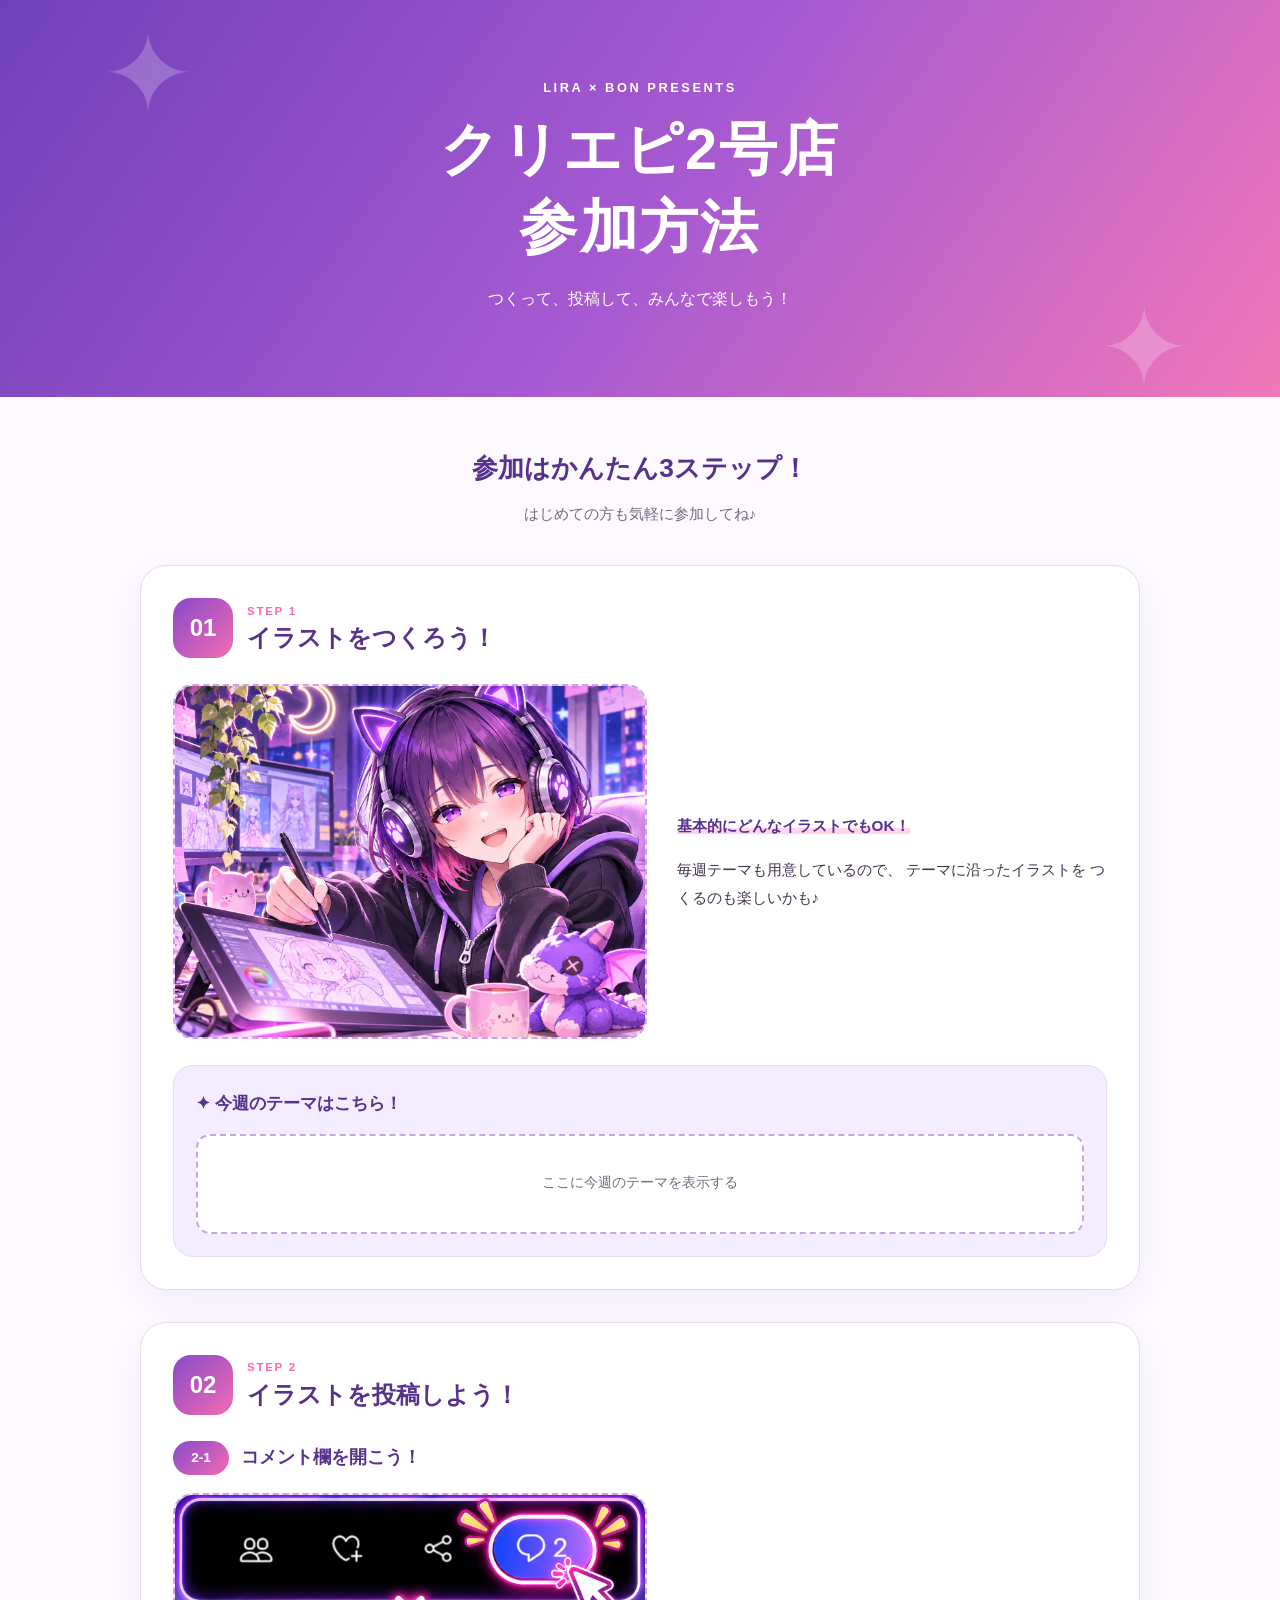
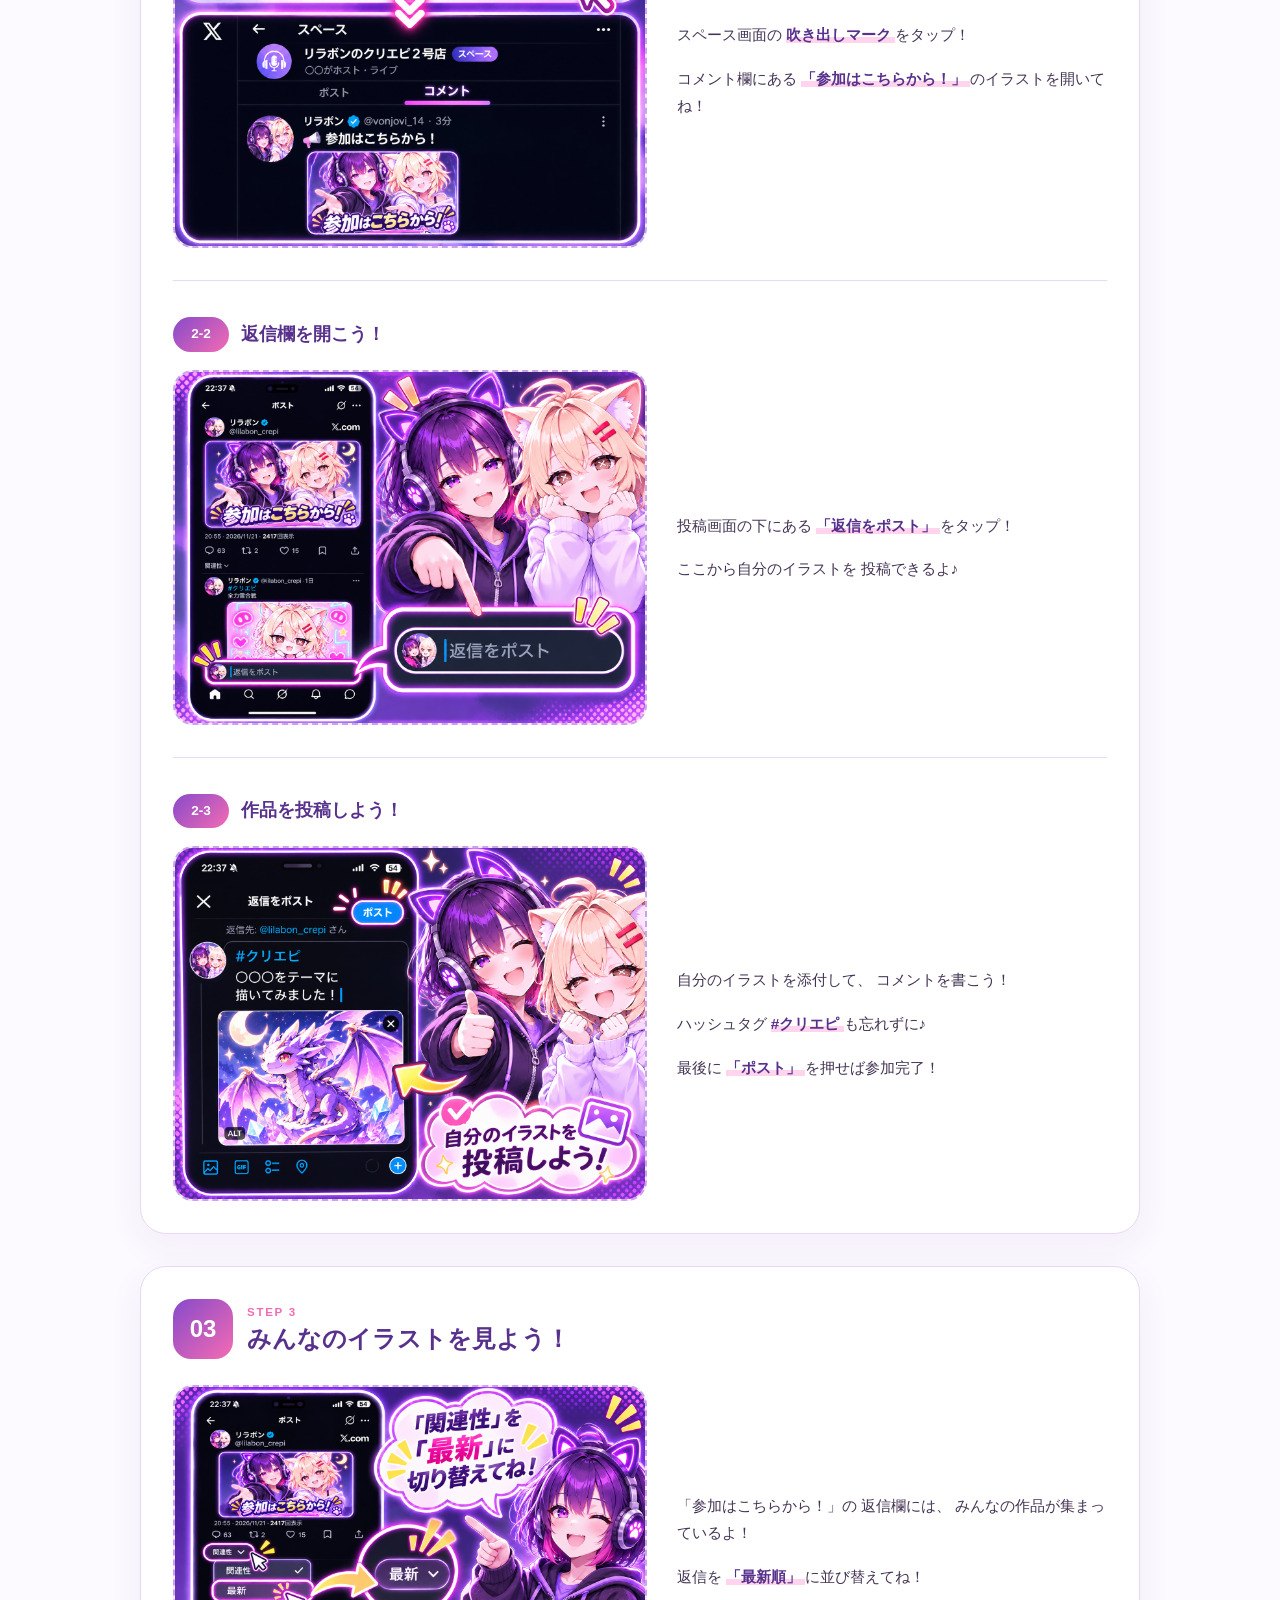
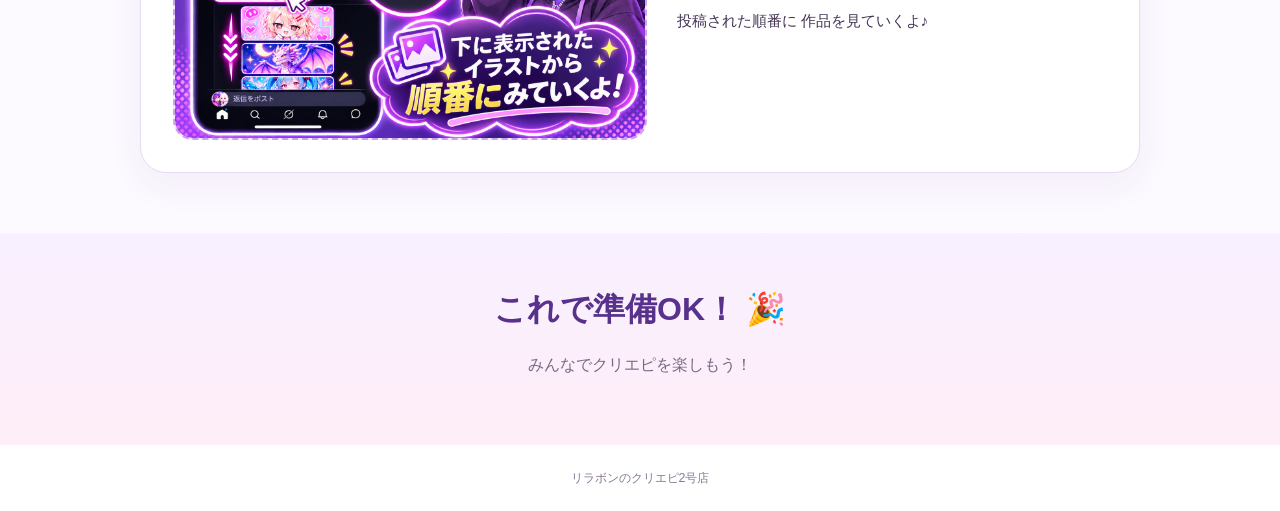
==== creapi/index.html @ dd78fb7d "Add files via upload" ====
<!DOCTYPE html>
<html lang="ja">
<head>
<meta charset="UTF-8">
<meta name="viewport" content="width=device-width, initial-scale=1">
<meta name="theme-color" content="#874acb">
<meta name="description"
 content="リラボンのクリエピ2号店。参加方法をかんたん3ステップで紹介！">

<title>クリエピ2号店 | 参加方法</title>

<style>
:root {
  --purple: #874acb;
  --purple-dark: #57318c;
  --pink: #f46bb2;
  --lavender: #f4edff;
  --white: #ffffff;
  --text: #443454;
  --muted: #766a81;
  --border: #e8d9f4;
}

* {
  box-sizing: border-box;
}

html {
  scroll-behavior: smooth;
}

body {
  margin: 0;
  color: var(--text);
  background: #fcf9ff;
  font-family:
    "Hiragino Kaku Gothic ProN",
    "Yu Gothic",
    Meiryo,
    sans-serif;
  line-height: 1.8;
}

/* HERO */

.hero {
  position: relative;
  overflow: hidden;
  padding: 76px 20px 84px;
  text-align: center;
  color: white;
  background: linear-gradient(
    125deg,
    #7041b8 0%,
    #a75ad2 52%,
    #f178b8 100%
  );
}

.hero::before,
.hero::after {
  content: "✦";
  position: absolute;
  color: rgba(255,255,255,.22);
  font-size: 110px;
  pointer-events: none;
}

.hero::before {
  top: -25px;
  left: 8%;
}

.hero::after {
  right: 7%;
  bottom: -50px;
}

.eyebrow {
  margin: 0 0 12px;
  font-size: .8rem;
  font-weight: 800;
  letter-spacing: .2em;
}

h1 {
  margin: 0;
  font-size: clamp(2rem, 5vw, 3.6rem);
  line-height: 1.35;
  letter-spacing: .04em;
}

.hero-subtitle {
  margin: 18px 0 0;
  font-size: 1rem;
}

/* LAYOUT */

.container {
  width: min(100% - 36px, 1000px);
  margin: 0 auto;
}

.intro {
  text-align: center;
  margin: 48px auto 38px;
}

.intro h2 {
  color: var(--purple-dark);
  font-size: clamp(1.25rem, 3vw, 1.65rem);
  margin: 0 0 8px;
}

.intro p {
  margin: 0;
  color: var(--muted);
  font-size: .92rem;
}

.steps {
  display: grid;
  gap: 32px;
  padding-bottom: 60px;
}

/* STEP CARD */

.step {
  background: var(--white);
  border: 1px solid var(--border);
  border-radius: 26px;
  padding: 32px;
  box-shadow:
    0 12px 36px rgba(95,48,140,.06);
}

.step-heading {
  display: flex;
  align-items: center;
  gap: 14px;
  margin-bottom: 26px;
}

.step-number {
  flex: none;
  display: grid;
  place-items: center;
  width: 60px;
  height: 60px;
  border-radius: 18px;
  background: linear-gradient(
    135deg,
    var(--purple),
    var(--pink)
  );
  color: white;
  font-weight: 900;
  font-size: 1.5rem;
  line-height: 1;
}

.step-heading small {
  display: block;
  color: var(--pink);
  font-size: .72rem;
  font-weight: 900;
  letter-spacing: .15em;
}

.step-heading h2 {
  margin: 0;
  font-size: clamp(1.15rem, 2.5vw, 1.5rem);
  line-height: 1.45;
  color: var(--purple-dark);
}

/* IMAGE AND TEXT */

.step-content {
  display: grid;
  grid-template-columns: 1.1fr 1fr;
  gap: 30px;
  align-items: center;
}

.illustration {
  position: relative;
  display: grid;
  place-items: center;
  width: 100%;
  aspect-ratio: 4 / 3;
  overflow: hidden;
  border: 2px dashed #c7a5e9;
  border-radius: 20px;
  background: linear-gradient(
    135deg,
    #f4eaff,
    #ffe7f5
  );
  color: var(--purple);
  text-align: center;
}

.illustration img {
  display: block;
  width: 100%;
  height: 100%;
  object-fit: contain;
}

.image-placeholder {
  padding: 20px;
  font-weight: 800;
  font-size: 1rem;
}

.explanation {
  font-size: .96rem;
}

.explanation p {
  margin: 0 0 16px;
}

.explanation p:last-child {
  margin-bottom: 0;
}

.highlight {
  color: var(--purple-dark);
  font-weight: 900;
  background: linear-gradient(
    transparent 65%,
    #ffd4ec 65%
  );
}

/* WEEKLY THEME */

.theme {
  margin-top: 26px;
  padding: 22px;
  border-radius: 20px;
  background: var(--lavender);
  border: 1px solid var(--border);
}

.theme h3 {
  margin: 0 0 14px;
  color: var(--purple-dark);
  font-size: 1.08rem;
}

.theme-placeholder {
  display: grid;
  place-items: center;
  min-height: 100px;
  border: 2px dashed #c7a5e9;
  border-radius: 14px;
  background: white;
  text-align: center;
  padding: 16px;
  color: var(--muted);
  font-size: .85rem;
}

.theme-placeholder img {
  display: block;
  max-width: 100%;
  height: auto;
}

/* STEP 2 SUBSTEPS */

.step2-list {
  display: grid;
  gap: 36px;
}

.step2-item {
  padding-bottom: 32px;
  border-bottom: 1px solid var(--border);
}

.step2-item:last-child {
  padding-bottom: 0;
  border-bottom: none;
}

.step2-subheading {
  display: flex;
  align-items: center;
  gap: 12px;
  margin-bottom: 18px;
}

.step2-label {
  display: inline-flex;
  align-items: center;
  justify-content: center;
  min-width: 56px;
  padding: 5px 12px;
  border-radius: 999px;
  color: white;
  background: linear-gradient(
    135deg,
    var(--purple),
    var(--pink)
  );
  font-size: .85rem;
  font-weight: 900;
}

.step2-subheading h3 {
  margin: 0;
  color: var(--purple-dark);
  font-size: 1.1rem;
}

/* FINISH */

.finish {
  text-align: center;
  padding: 48px 20px 65px;
  background: linear-gradient(
    180deg,
    #f8f0ff,
    #ffeef8
  );
}

.finish h2 {
  margin: 0 0 12px;
  color: var(--purple-dark);
  font-size: clamp(1.5rem, 4vw, 2rem);
}

.finish p {
  margin: 0;
  color: var(--muted);
}

footer {
  padding: 22px;
  text-align: center;
  color: #897996;
  font-size: .78rem;
  background: white;
}

/* RESPONSIVE */

@media (max-width: 700px) {

  .hero {
    padding: 56px 18px 62px;
  }

  .container {
    width: min(100% - 28px, 1000px);
  }

  .intro {
    margin: 36px auto 28px;
  }

  .steps {
    gap: 22px;
    padding-bottom: 42px;
  }

  .step {
    padding: 20px;
    border-radius: 22px;
  }

  .step-heading {
    gap: 12px;
    margin-bottom: 18px;
  }

  .step-number {
    width: 52px;
    height: 52px;
    border-radius: 15px;
    font-size: 1.25rem;
  }

  .step-content {
    grid-template-columns: 1fr;
    gap: 20px;
  }

  .explanation {
    font-size: .92rem;
  }

  .theme {
    padding: 18px;
    margin-top: 22px;
  }

  .step2-list {
    gap: 28px;
  }

  .step2-item {
    padding-bottom: 26px;
  }

  .step2-subheading h3 {
    font-size: 1rem;
  }
}

@media (prefers-reduced-motion: reduce) {
  html {
    scroll-behavior: auto;
  }
}
</style>
</head>

<body>

<!-- HERO -->

<header class="hero">
  <p class="eyebrow">LIRA × BON PRESENTS</p>

  <h1>
    クリエピ2号店<br>
    参加方法
  </h1>

  <p class="hero-subtitle">
    つくって、投稿して、みんなで楽しもう！
  </p>
</header>

<main class="container">

  <div class="intro">
    <h2>参加はかんたん3ステップ！</h2>
    <p>はじめての方も気軽に参加してね♪</p>
  </div>

  <div class="steps">

    <!-- =====================
         STEP 1
    ====================== -->

    <section class="step" id="step1">

      <div class="step-heading">
        <div class="step-number">01</div>
        <div>
          <small>STEP 1</small>
          <h2>イラストをつくろう！</h2>
        </div>
      </div>

      <div class="step-content">

        <div class="illustration">
          <img
            src="images/step1.png"
            alt="イラストをつくろう！"
            onerror="this.style.display='none';this.nextElementSibling.style.display='block';">
          <span class="image-placeholder" style="display:none;">
            🎨<br>
            ここにイラストを貼る<br>
            STEP 1
          </span>
        </div>

        <div class="explanation">
          <p>
            <span class="highlight">
              基本的にどんなイラストでもOK！
            </span>
          </p>
          <p>
            毎週テーマも用意しているので、
            テーマに沿ったイラストを
            つくるのも楽しいかも♪
          </p>
        </div>

      </div>

      <div class="theme">
        <h3>✦ 今週のテーマはこちら！</h3>

        <div class="theme-placeholder">
          ここに今週のテーマを表示する
        </div>
      </div>

    </section>

    <!-- =====================
         STEP 2
    ====================== -->

    <section class="step" id="step2">

      <div class="step-heading">
        <div class="step-number">02</div>
        <div>
          <small>STEP 2</small>
          <h2>イラストを投稿しよう！</h2>
        </div>
      </div>

      <div class="step2-list">

        <!-- STEP 2-1 -->

        <div class="step2-item">

          <div class="step2-subheading">
            <span class="step2-label">2-1</span>
            <h3>コメント欄を開こう！</h3>
          </div>

          <div class="step-content">

            <div class="illustration">
              <img
                src="images/step2-1.png"
                alt="Xスペースのコメント欄を開く"
                onerror="this.style.display='none';this.nextElementSibling.style.display='block';">
              <span class="image-placeholder" style="display:none;">
                💬<br>
                ここにイラストを貼る<br>
                STEP 2-1
              </span>
            </div>

            <div class="explanation">
              <p>
                スペース画面の
                <span class="highlight">
                  吹き出しマーク
                </span>
                をタップ！
              </p>

              <p>
                コメント欄にある
                <span class="highlight">
                  「参加はこちらから！」
                </span>
                のイラストを開いてね！
              </p>
            </div>

          </div>
        </div>

        <!-- STEP 2-2 -->

        <div class="step2-item">

          <div class="step2-subheading">
            <span class="step2-label">2-2</span>
            <h3>返信欄を開こう！</h3>
          </div>

          <div class="step-content">

            <div class="illustration">
              <img
                src="images/step2-2.png"
                alt="返信をポストの入力欄を開く"
                onerror="this.style.display='none';this.nextElementSibling.style.display='block';">
              <span class="image-placeholder" style="display:none;">
                💌<br>
                ここにイラストを貼る<br>
                STEP 2-2
              </span>
            </div>

            <div class="explanation">
              <p>
                投稿画面の下にある
                <span class="highlight">
                  「返信をポスト」
                </span>
                をタップ！
              </p>

              <p>
                ここから自分のイラストを
                投稿できるよ♪
              </p>
            </div>

          </div>
        </div>

        <!-- STEP 2-3 -->

        <div class="step2-item">

          <div class="step2-subheading">
            <span class="step2-label">2-3</span>
            <h3>作品を投稿しよう！</h3>
          </div>

          <div class="step-content">

            <div class="illustration">
              <img
                src="images/step2-3.png"
                alt="イラストとハッシュタグを付けて投稿する"
                onerror="this.style.display='none';this.nextElementSibling.style.display='block';">
              <span class="image-placeholder" style="display:none;">
                🖼️<br>
                ここにイラストを貼る<br>
                STEP 2-3
              </span>
            </div>

            <div class="explanation">
              <p>
                自分のイラストを添付して、
                コメントを書こう！
              </p>

              <p>
                ハッシュタグ
                <span class="highlight">
                  #クリエピ
                </span>
                も忘れずに♪
              </p>

              <p>
                最後に
                <span class="highlight">
                  「ポスト」
                </span>
                を押せば参加完了！
              </p>
            </div>

          </div>
        </div>

      </div>
    </section>

    <!-- =====================
         STEP 3
    ====================== -->

    <section class="step" id="step3">

      <div class="step-heading">
        <div class="step-number">03</div>
        <div>
          <small>STEP 3</small>
          <h2>みんなのイラストを見よう！</h2>
        </div>
      </div>

      <div class="step-content">

        <div class="illustration">
          <img
            src="images/step3.png"
            alt="返信を最新順に並び替える"
            onerror="this.style.display='none';this.nextElementSibling.style.display='block';">
          <span class="image-placeholder" style="display:none;">
            ✨<br>
            ここにイラストを貼る<br>
            STEP 3
          </span>
        </div>

        <div class="explanation">
          <p>
            「参加はこちらから！」の
            返信欄には、
            みんなの作品が集まっているよ！
          </p>

          <p>
            返信を
            <span class="highlight">
              「最新順」
            </span>
            に並び替えてね！
          </p>

          <p>
            投稿された順番に
            作品を見ていくよ♪
          </p>
        </div>

      </div>
    </section>

  </div>
</main>

<!-- FINISH -->

<section class="finish">
  <h2>これで準備OK！ 🎉</h2>
  <p>みんなでクリエピを楽しもう！</p>
</section>

<footer>
  リラボンのクリエピ2号店
</footer>

</body>
</html>
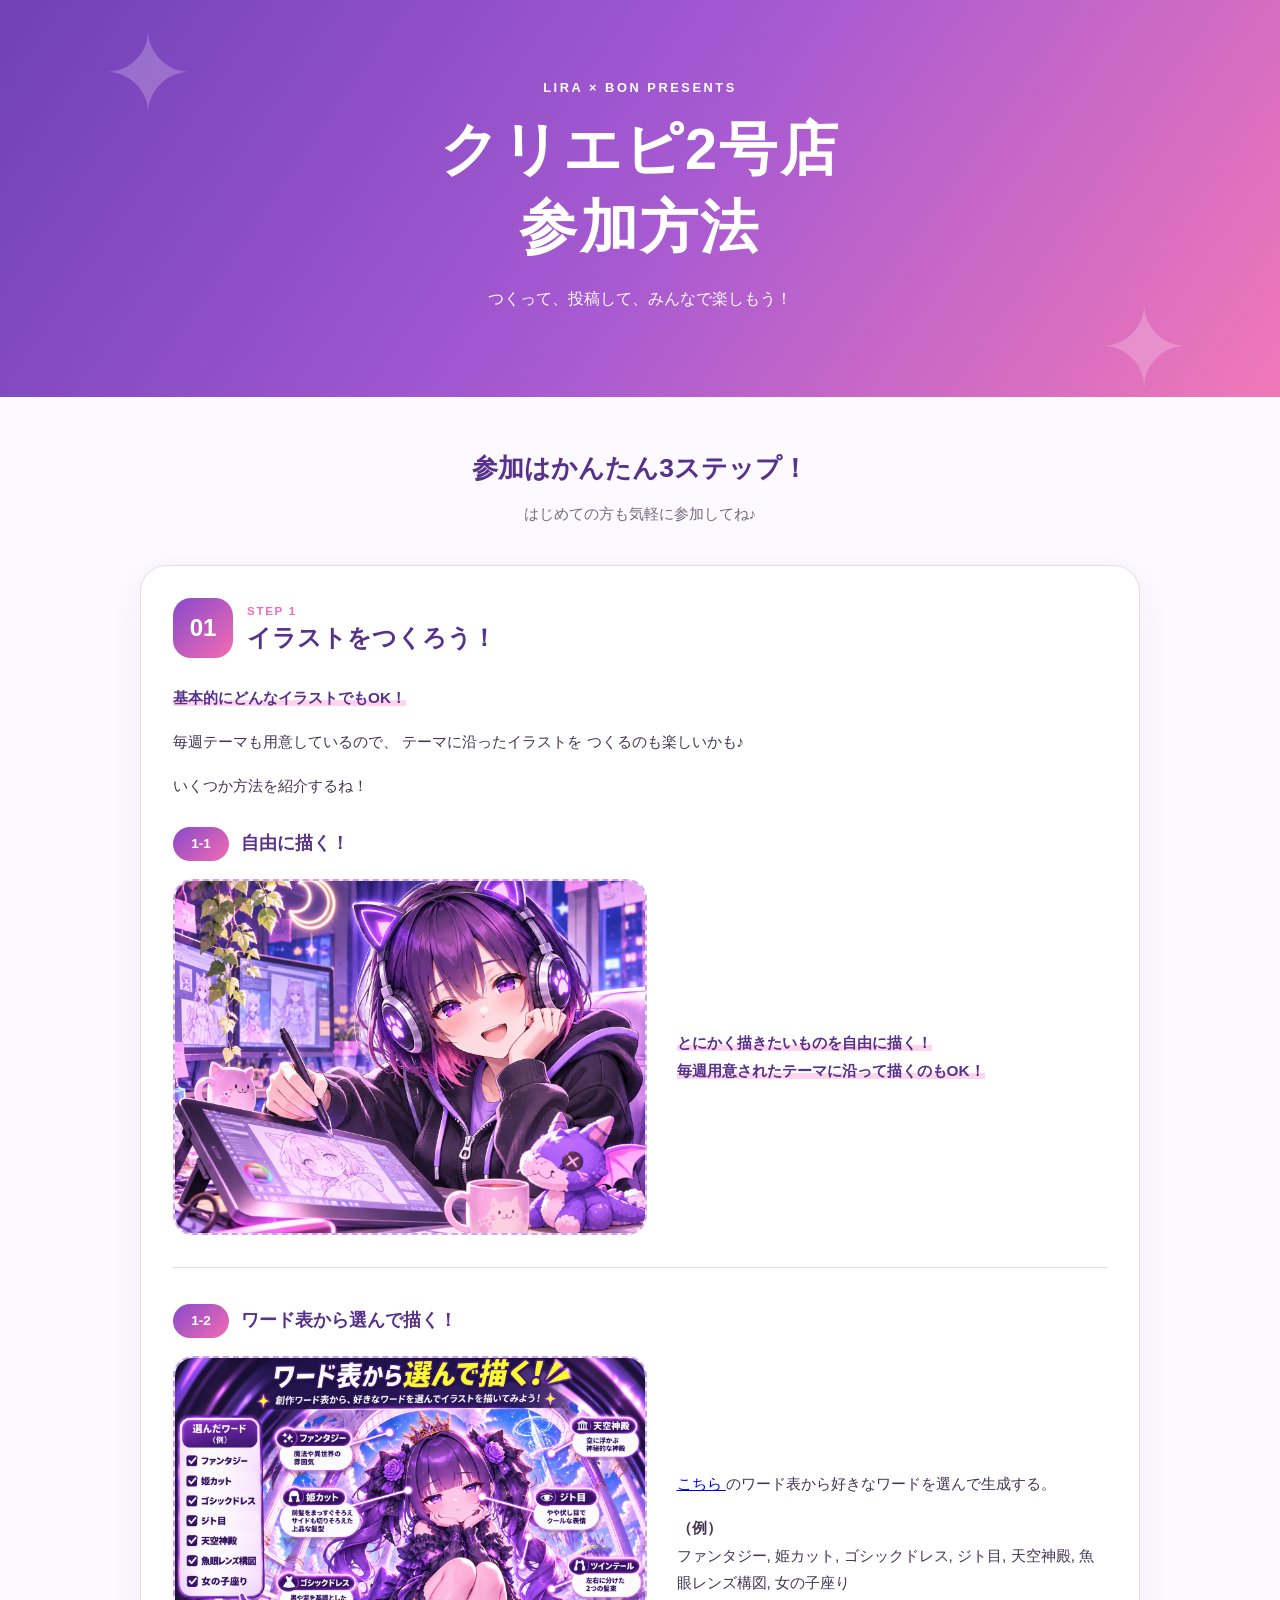
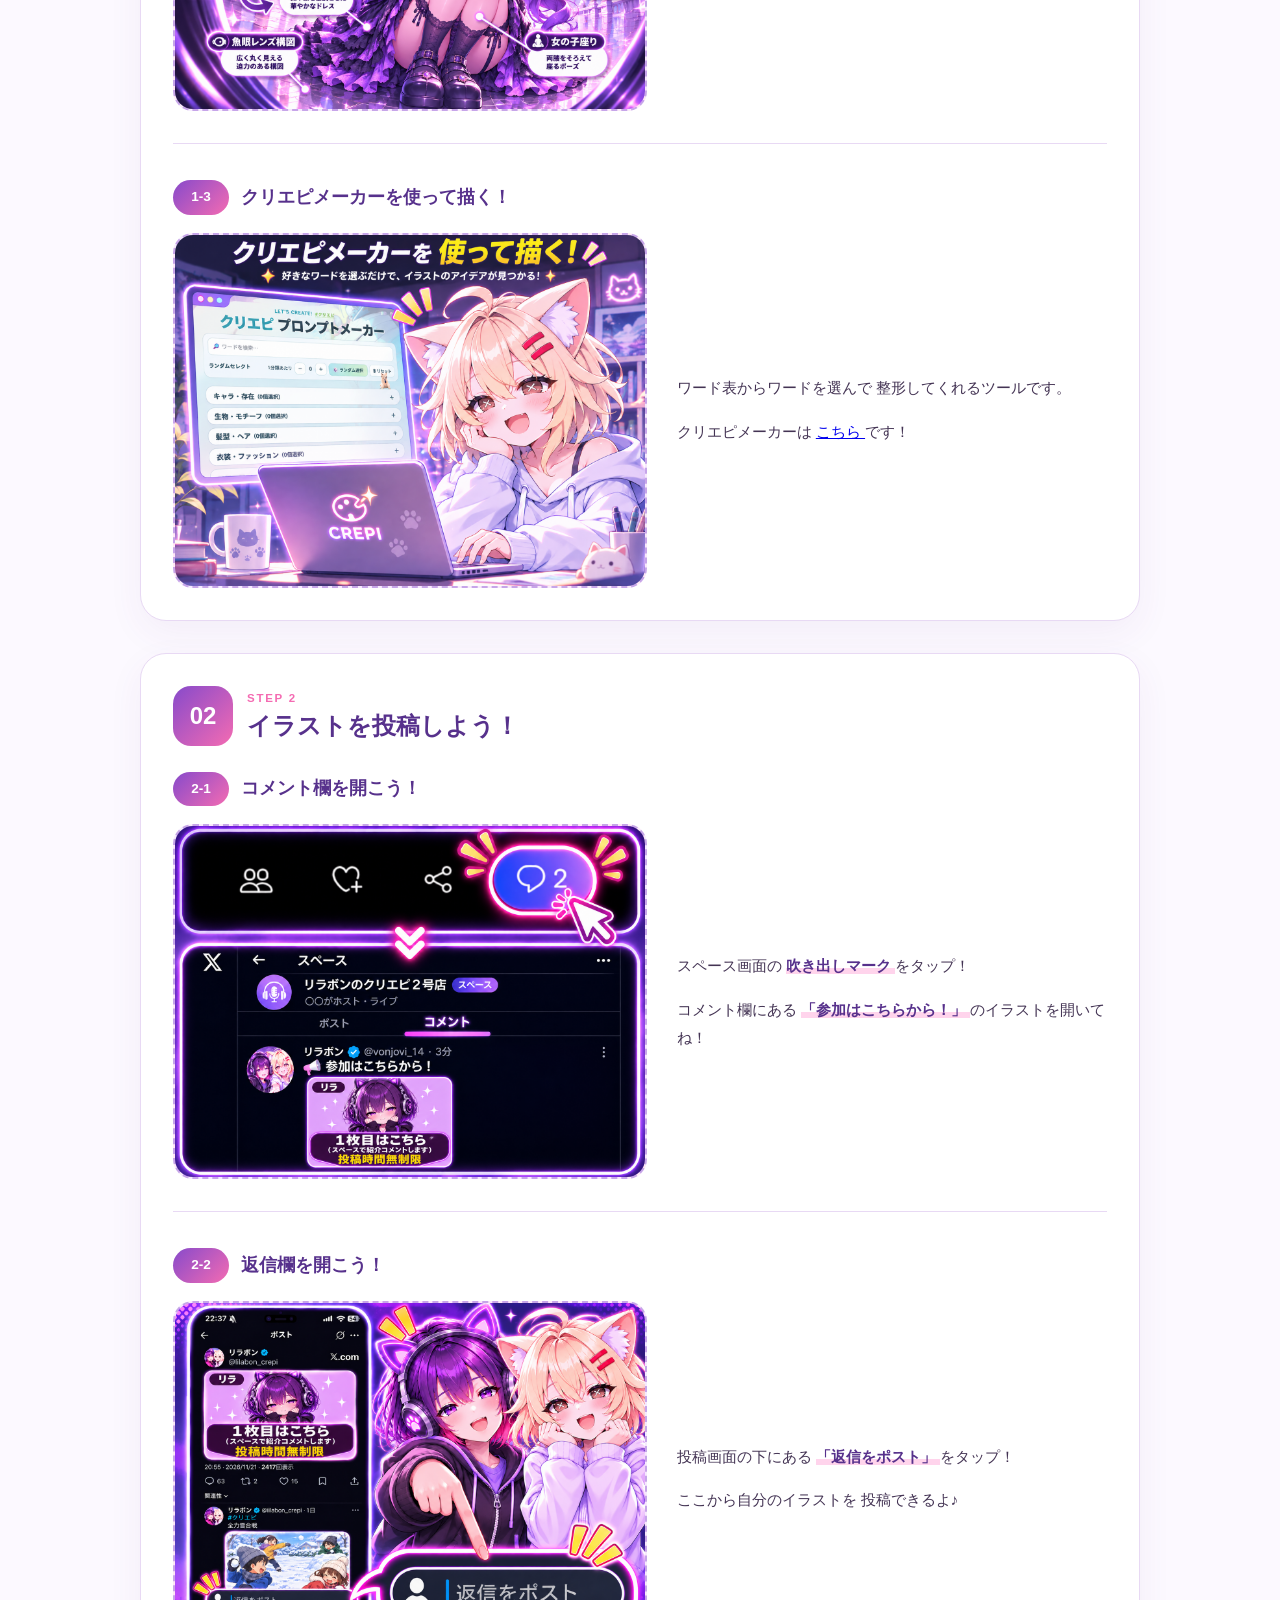
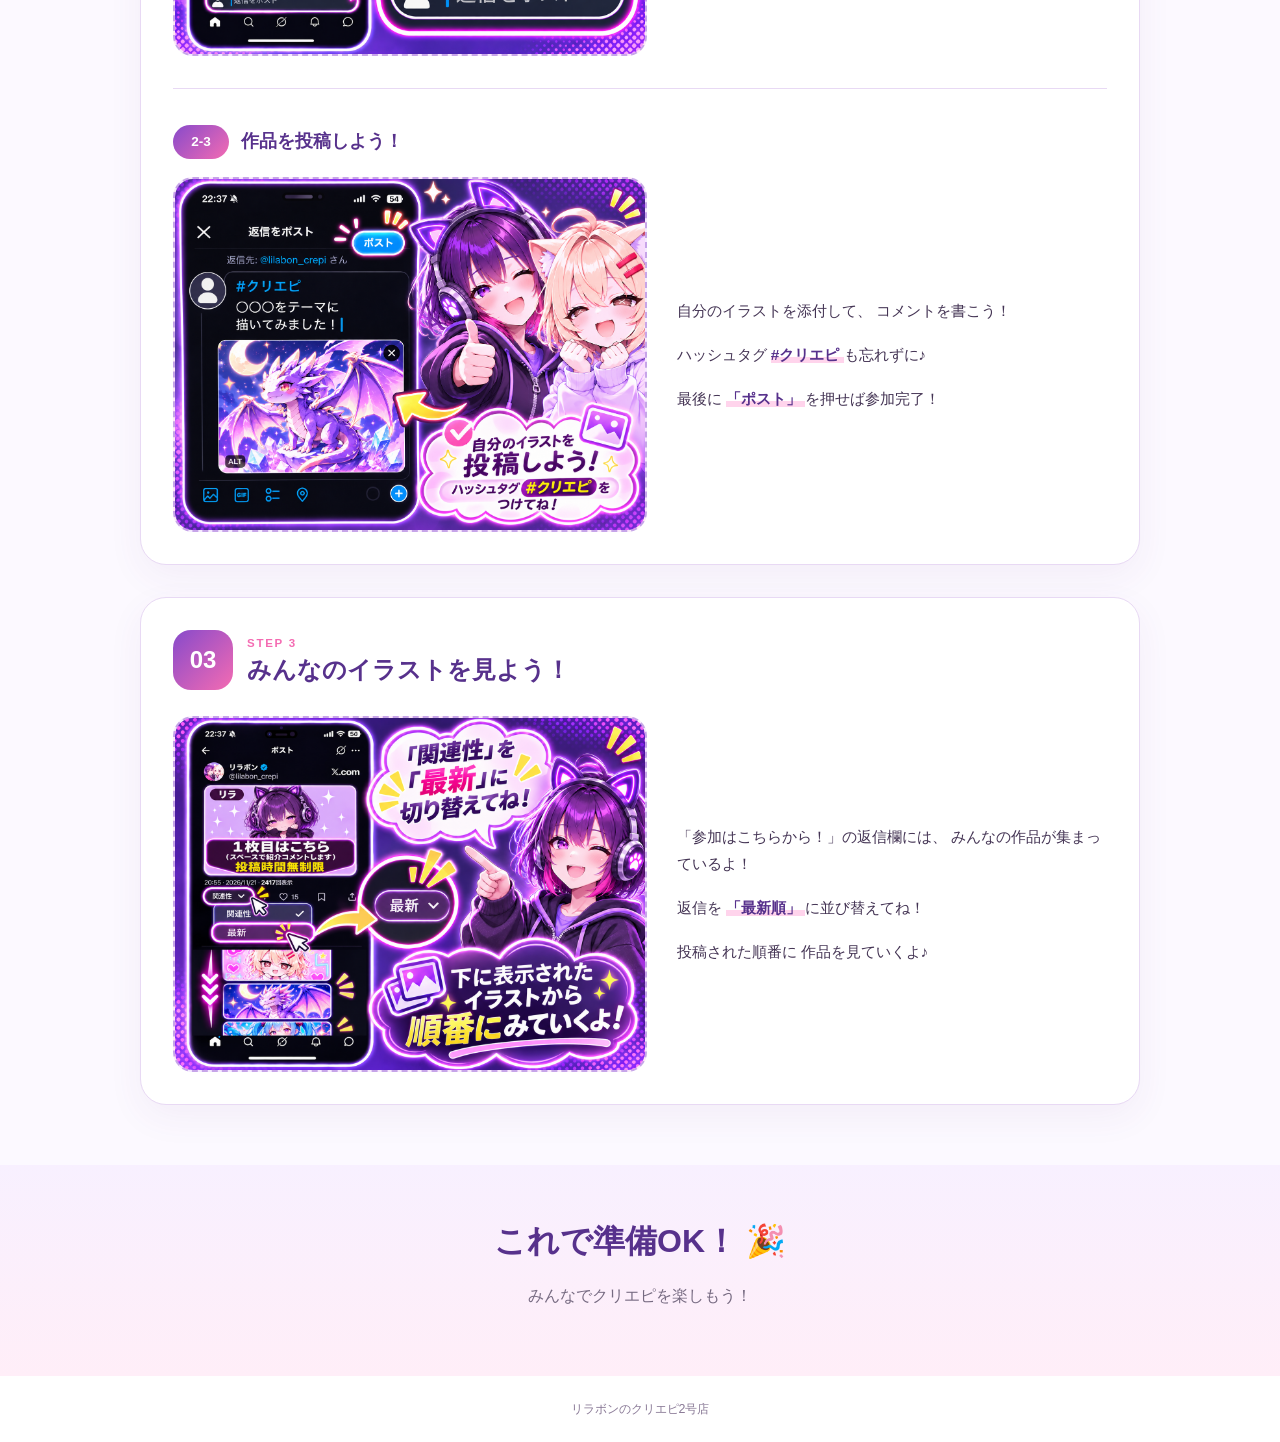
==== commit 7c960d9e: "Add files via upload" ====
--- a/creapi/index.html
+++ b/creapi/index.html
@@ -2,482 +2,49 @@
 <!DOCTYPE html>
 <html lang="ja">
 <head>
-<meta charset="UTF-8">
-<meta name="viewport" content="width=device-width, initial-scale=1">
-<meta name="theme-color" content="#874acb">
-<meta name="description"
- content="リラボンのクリエピ2号店。参加方法をかんたん3ステップで紹介！">
-
-<title>クリエピ2号店 | 参加方法</title>
-
-<style>
-:root {
-  --purple: #874acb;
-  --purple-dark: #57318c;
-  --pink: #f46bb2;
-  --lavender: #f4edff;
-  --white: #ffffff;
-  --text: #443454;
-  --muted: #766a81;
-  --border: #e8d9f4;
-}
-
-* {
-  box-sizing: border-box;
-}
-
-html {
-  scroll-behavior: smooth;
-}
-
-body {
-  margin: 0;
-  color: var(--text);
-  background: #fcf9ff;
-  font-family:
-    "Hiragino Kaku Gothic ProN",
-    "Yu Gothic",
-    Meiryo,
-    sans-serif;
-  line-height: 1.8;
-}
-
-/* HERO */
-
-.hero {
-  position: relative;
-  overflow: hidden;
-  padding: 76px 20px 84px;
-  text-align: center;
-  color: white;
-  background: linear-gradient(
-    125deg,
-    #7041b8 0%,
-    #a75ad2 52%,
-    #f178b8 100%
-  );
-}
-
-.hero::before,
-.hero::after {
-  content: "✦";
-  position: absolute;
-  color: rgba(255,255,255,.22);
-  font-size: 110px;
-  pointer-events: none;
-}
-
-.hero::before {
-  top: -25px;
-  left: 8%;
-}
-
-.hero::after {
-  right: 7%;
-  bottom: -50px;
-}
-
-.eyebrow {
-  margin: 0 0 12px;
-  font-size: .8rem;
-  font-weight: 800;
-  letter-spacing: .2em;
-}
-
-h1 {
-  margin: 0;
-  font-size: clamp(2rem, 5vw, 3.6rem);
-  line-height: 1.35;
-  letter-spacing: .04em;
-}
-
-.hero-subtitle {
-  margin: 18px 0 0;
-  font-size: 1rem;
-}
-
-/* LAYOUT */
-
-.container {
-  width: min(100% - 36px, 1000px);
-  margin: 0 auto;
-}
-
-.intro {
-  text-align: center;
-  margin: 48px auto 38px;
-}
-
-.intro h2 {
-  color: var(--purple-dark);
-  font-size: clamp(1.25rem, 3vw, 1.65rem);
-  margin: 0 0 8px;
-}
-
-.intro p {
-  margin: 0;
-  color: var(--muted);
-  font-size: .92rem;
-}
-
-.steps {
-  display: grid;
-  gap: 32px;
-  padding-bottom: 60px;
-}
-
-/* STEP CARD */
-
-.step {
-  background: var(--white);
-  border: 1px solid var(--border);
-  border-radius: 26px;
-  padding: 32px;
-  box-shadow:
-    0 12px 36px rgba(95,48,140,.06);
-}
-
-.step-heading {
-  display: flex;
-  align-items: center;
-  gap: 14px;
-  margin-bottom: 26px;
-}
-
-.step-number {
-  flex: none;
-  display: grid;
-  place-items: center;
-  width: 60px;
-  height: 60px;
-  border-radius: 18px;
-  background: linear-gradient(
-    135deg,
-    var(--purple),
-    var(--pink)
-  );
-  color: white;
-  font-weight: 900;
-  font-size: 1.5rem;
-  line-height: 1;
-}
-
-.step-heading small {
-  display: block;
-  color: var(--pink);
-  font-size: .72rem;
-  font-weight: 900;
-  letter-spacing: .15em;
-}
-
-.step-heading h2 {
-  margin: 0;
-  font-size: clamp(1.15rem, 2.5vw, 1.5rem);
-  line-height: 1.45;
-  color: var(--purple-dark);
-}
-
-/* IMAGE AND TEXT */
-
-.step-content {
-  display: grid;
-  grid-template-columns: 1.1fr 1fr;
-  gap: 30px;
-  align-items: center;
-}
-
-.illustration {
-  position: relative;
-  display: grid;
-  place-items: center;
-  width: 100%;
-  aspect-ratio: 4 / 3;
-  overflow: hidden;
-  border: 2px dashed #c7a5e9;
-  border-radius: 20px;
-  background: linear-gradient(
-    135deg,
-    #f4eaff,
-    #ffe7f5
-  );
-  color: var(--purple);
-  text-align: center;
-}
-
-.illustration img {
-  display: block;
-  width: 100%;
-  height: 100%;
-  object-fit: contain;
-}
-
-.image-placeholder {
-  padding: 20px;
-  font-weight: 800;
-  font-size: 1rem;
-}
-
-.explanation {
-  font-size: .96rem;
-}
-
-.explanation p {
-  margin: 0 0 16px;
-}
-
-.explanation p:last-child {
-  margin-bottom: 0;
-}
-
-.highlight {
-  color: var(--purple-dark);
-  font-weight: 900;
-  background: linear-gradient(
-    transparent 65%,
-    #ffd4ec 65%
-  );
-}
-
-/* WEEKLY THEME */
-
-.theme {
-  margin-top: 26px;
-  padding: 22px;
-  border-radius: 20px;
-  background: var(--lavender);
-  border: 1px solid var(--border);
-}
-
-.theme h3 {
-  margin: 0 0 14px;
-  color: var(--purple-dark);
-  font-size: 1.08rem;
-}
-
-.theme-placeholder {
-  display: grid;
-  place-items: center;
-  min-height: 100px;
-  border: 2px dashed #c7a5e9;
-  border-radius: 14px;
-  background: white;
-  text-align: center;
-  padding: 16px;
-  color: var(--muted);
-  font-size: .85rem;
-}
-
-.theme-placeholder img {
-  display: block;
-  max-width: 100%;
-  height: auto;
-}
-
-/* STEP 2 SUBSTEPS */
-
-.step2-list {
-  display: grid;
-  gap: 36px;
-}
-
-.step2-item {
-  padding-bottom: 32px;
-  border-bottom: 1px solid var(--border);
-}
-
-.step2-item:last-child {
-  padding-bottom: 0;
-  border-bottom: none;
-}
-
-.step2-subheading {
-  display: flex;
-  align-items: center;
-  gap: 12px;
-  margin-bottom: 18px;
-}
-
-.step2-label {
-  display: inline-flex;
-  align-items: center;
-  justify-content: center;
-  min-width: 56px;
-  padding: 5px 12px;
-  border-radius: 999px;
-  color: white;
-  background: linear-gradient(
-    135deg,
-    var(--purple),
-    var(--pink)
-  );
-  font-size: .85rem;
-  font-weight: 900;
-}
-
-.step2-subheading h3 {
-  margin: 0;
-  color: var(--purple-dark);
-  font-size: 1.1rem;
-}
-
-/* FINISH */
-
-.finish {
-  text-align: center;
-  padding: 48px 20px 65px;
-  background: linear-gradient(
-    180deg,
-    #f8f0ff,
-    #ffeef8
-  );
-}
-
-.finish h2 {
-  margin: 0 0 12px;
-  color: var(--purple-dark);
-  font-size: clamp(1.5rem, 4vw, 2rem);
-}
-
-.finish p {
-  margin: 0;
-  color: var(--muted);
-}
-
-footer {
-  padding: 22px;
-  text-align: center;
-  color: #897996;
-  font-size: .78rem;
-  background: white;
-}
-
-/* RESPONSIVE */
-
-@media (max-width: 700px) {
-
-  .hero {
-    padding: 56px 18px 62px;
-  }
-
-  .container {
-    width: min(100% - 28px, 1000px);
-  }
-
-  .intro {
-    margin: 36px auto 28px;
-  }
-
-  .steps {
-    gap: 22px;
-    padding-bottom: 42px;
-  }
-
-  .step {
-    padding: 20px;
-    border-radius: 22px;
-  }
-
-  .step-heading {
-    gap: 12px;
-    margin-bottom: 18px;
-  }
-
-  .step-number {
-    width: 52px;
-    height: 52px;
-    border-radius: 15px;
-    font-size: 1.25rem;
-  }
-
-  .step-content {
-    grid-template-columns: 1fr;
-    gap: 20px;
-  }
-
-  .explanation {
-    font-size: .92rem;
-  }
-
-  .theme {
-    padding: 18px;
-    margin-top: 22px;
-  }
-
-  .step2-list {
-    gap: 28px;
-  }
-
-  .step2-item {
-    padding-bottom: 26px;
-  }
-
-  .step2-subheading h3 {
-    font-size: 1rem;
-  }
-}
-
-@media (prefers-reduced-motion: reduce) {
-  html {
-    scroll-behavior: auto;
-  }
-}
-</style>
+  <meta charset="UTF-8">
+  <meta name="viewport" content="width=device-width, initial-scale=1">
+  <meta name="theme-color" content="#874acb">
+  <meta name="description" content="リラボンのクリエピ2号店。参加方法をかんたん3ステップで紹介！">
+
+  <title>クリエピ2号店 | 参加方法</title>
+  <link rel="stylesheet" href="style.css">
 </head>
 
 <body>
 
-<!-- HERO -->
-
-<header class="hero">
-  <p class="eyebrow">LIRA × BON PRESENTS</p>
-
-  <h1>
-    クリエピ2号店<br>
-    参加方法
-  </h1>
-
-  <p class="hero-subtitle">
-    つくって、投稿して、みんなで楽しもう！
-  </p>
-</header>
-
-<main class="container">
-
-  <div class="intro">
-    <h2>参加はかんたん3ステップ！</h2>
-    <p>はじめての方も気軽に参加してね♪</p>
-  </div>
-
-  <div class="steps">
-
-    <!-- =====================
-         STEP 1
-    ====================== -->
-
-    <section class="step" id="step1">
-
-      <div class="step-heading">
-        <div class="step-number">01</div>
-        <div>
-          <small>STEP 1</small>
-          <h2>イラストをつくろう！</h2>
-        </div>
-      </div>
-
-      <div class="step-content">
-
-        <div class="illustration">
-          <img
-            src="images/step1.png"
-            alt="イラストをつくろう！"
-            onerror="this.style.display='none';this.nextElementSibling.style.display='block';">
-          <span class="image-placeholder" style="display:none;">
-            🎨<br>
-            ここにイラストを貼る<br>
-            STEP 1
-          </span>
-        </div>
-
+  <!-- HERO -->
+  <header class="hero">
+    <p class="eyebrow">LIRA × BON PRESENTS</p>
+    <h1>クリエピ2号店<br>参加方法</h1>
+    <p class="hero-subtitle">
+      つくって、投稿して、みんなで楽しもう！
+    </p>
+  </header>
+
+  <main class="container">
+
+    <div class="intro">
+      <h2>参加はかんたん3ステップ！</h2>
+      <p>はじめての方も気軽に参加してね♪</p>
+    </div>
+
+    <div class="steps">
+
+      <!-- =====================
+           STEP 1
+      ====================== -->
+      <section class="step" id="step1">
+
+        <div class="step-heading">
+          <div class="step-number">01</div>
+          <div>
+            <small>STEP 1</small>
+            <h2>イラストをつくろう！</h2>
+          </div>
+        </div>
+
+        <!-- STEP 1 INTRO -->
         <div class="explanation">
           <p>
             <span class="highlight">
@@ -489,238 +56,323 @@
             テーマに沿ったイラストを
             つくるのも楽しいかも♪
           </p>
-        </div>
-
-      </div>
-
-      <div class="theme">
-        <h3>✦ 今週のテーマはこちら！</h3>
-
-        <div class="theme-placeholder">
-          ここに今週のテーマを表示する
-        </div>
-      </div>
-
-    </section>
-
-    <!-- =====================
-         STEP 2
-    ====================== -->
-
-    <section class="step" id="step2">
-
-      <div class="step-heading">
-        <div class="step-number">02</div>
-        <div>
-          <small>STEP 2</small>
-          <h2>イラストを投稿しよう！</h2>
-        </div>
-      </div>
-
-      <div class="step2-list">
-
-        <!-- STEP 2-1 -->
-
-        <div class="step2-item">
-
-          <div class="step2-subheading">
-            <span class="step2-label">2-1</span>
-            <h3>コメント欄を開こう！</h3>
-          </div>
-
-          <div class="step-content">
-
-            <div class="illustration">
-              <img
-                src="images/step2-1.png"
-                alt="Xスペースのコメント欄を開く"
-                onerror="this.style.display='none';this.nextElementSibling.style.display='block';">
-              <span class="image-placeholder" style="display:none;">
-                💬<br>
-                ここにイラストを貼る<br>
-                STEP 2-1
+          <p>
+            いくつか方法を紹介するね！
+            <br><br>
+          </p>
+        </div>
+
+        <div class="step2-list">
+
+          <!-- STEP 1-1 -->
+          <div class="step2-item">
+
+            <div class="step2-subheading">
+              <span class="step2-label">1-1</span>
+              <h3>自由に描く！</h3>
+            </div>
+
+            <div class="step-content">
+              <div class="illustration">
+                <img
+                  src="images/step1-1.png"
+                  alt="自由にイラストを描く"
+                  onerror="this.hidden=true">
+                <span class="image-placeholder">
+                  🎨<br>
+                  ここにイラストを貼る<br>
+                  STEP 1-1
+                </span>
+              </div>
+
+              <div class="explanation">
+                <p>
+                  <span class="highlight">
+                    とにかく描きたいものを自由に描く！<br>
+                    毎週用意されたテーマに沿って描くのもOK！
+                  </span>
+                </p>
+              </div>
+            </div>
+
+          </div>
+
+          <!-- STEP 1-2 -->
+          <div class="step2-item">
+
+            <div class="step2-subheading">
+              <span class="step2-label">1-2</span>
+              <h3>ワード表から選んで描く！</h3>
+            </div>
+
+            <div class="step-content">
+              <div class="illustration">
+                <img
+                  src="images/step1-2.png"
+                  alt="ワード表から好きなワードを選ぶ"
+                  onerror="this.hidden=true">
+                <span class="image-placeholder">
+                  📋<br>
+                  ここにイラストを貼る<br>
+                  STEP 1-2
+                </span>
+              </div>
+
+              <div class="explanation">
+                <p>
+                  <a href="wordlist.html">
+                    こちら
+                  </a>
+                  のワード表から好きなワードを選んで生成する。
+                </p>
+
+                <p>
+                  <strong>（例）</strong><br>
+                  ファンタジー, 姫カット, ゴシックドレス,
+                  ジト目, 天空神殿, 魚眼レンズ構図,
+                  女の子座り
+                </p>
+              </div>
+            </div>
+
+          </div>
+
+          <!-- STEP 1-3 -->
+          <div class="step2-item">
+
+            <div class="step2-subheading">
+              <span class="step2-label">1-3</span>
+              <h3>クリエピメーカーを使って描く！</h3>
+            </div>
+
+            <div class="step-content">
+              <div class="illustration">
+                <img
+                  src="images/step1-3.png"
+                  alt="クリエピメーカーを使ってイラストをつくる"
+                  onerror="this.hidden=true">
+                <span class="image-placeholder">
+                  ✨<br>
+                  ここにイラストを貼る<br>
+                  STEP 1-3
+                </span>
+              </div>
+
+              <div class="explanation">
+                <p>
+                  ワード表からワードを選んで
+                  整形してくれるツールです。
+                </p>
+                <p>
+                  クリエピメーカーは
+                  <a href="https://crep.pages.dev/prompt/">
+                    こちら
+                  </a>
+                  です！
+                </p>
+              </div>
+            </div>
+
+          </div>
+
+        </div>
+      </section>
+
+      <!-- =====================
+           STEP 2
+      ====================== -->
+      <section class="step" id="step2">
+
+        <div class="step-heading">
+          <div class="step-number">02</div>
+          <div>
+            <small>STEP 2</small>
+            <h2>イラストを投稿しよう！</h2>
+          </div>
+        </div>
+
+        <div class="step2-list">
+
+          <!-- STEP 2-1 -->
+          <div class="step2-item">
+            <div class="step2-subheading">
+              <span class="step2-label">2-1</span>
+              <h3>コメント欄を開こう！</h3>
+            </div>
+
+            <div class="step-content">
+              <div class="illustration">
+                <img
+                  src="images/step2-1.png"
+                  alt="Xスペースのコメント欄を開く"
+                  onerror="this.hidden=true">
+                <span class="image-placeholder">
+                  💬<br>
+                  ここにイラストを貼る<br>
+                  STEP 2-1
+                </span>
+              </div>
+
+              <div class="explanation">
+                <p>
+                  スペース画面の
+                  <span class="highlight">
+                    吹き出しマーク
+                  </span>
+                  をタップ！
+                </p>
+                <p>
+                  コメント欄にある
+                  <span class="highlight">
+                    「参加はこちらから！」
+                  </span>
+                  のイラストを開いてね！
+                </p>
+              </div>
+            </div>
+          </div>
+
+          <!-- STEP 2-2 -->
+          <div class="step2-item">
+            <div class="step2-subheading">
+              <span class="step2-label">2-2</span>
+              <h3>返信欄を開こう！</h3>
+            </div>
+
+            <div class="step-content">
+              <div class="illustration">
+                <img
+                  src="images/step2-2.png"
+                  alt="返信をポストの入力欄を開く"
+                  onerror="this.hidden=true">
+                <span class="image-placeholder">
+                  💌<br>
+                  ここにイラストを貼る<br>
+                  STEP 2-2
+                </span>
+              </div>
+
+              <div class="explanation">
+                <p>
+                  投稿画面の下にある
+                  <span class="highlight">
+                    「返信をポスト」
+                  </span>
+                  をタップ！
+                </p>
+                <p>
+                  ここから自分のイラストを
+                  投稿できるよ♪
+                </p>
+              </div>
+            </div>
+          </div>
+
+          <!-- STEP 2-3 -->
+          <div class="step2-item">
+            <div class="step2-subheading">
+              <span class="step2-label">2-3</span>
+              <h3>作品を投稿しよう！</h3>
+            </div>
+
+            <div class="step-content">
+              <div class="illustration">
+                <img
+                  src="images/step2-3.png"
+                  alt="イラストとハッシュタグを付けて投稿する"
+                  onerror="this.hidden=true">
+                <span class="image-placeholder">
+                  🖼️<br>
+                  ここにイラストを貼る<br>
+                  STEP 2-3
+                </span>
+              </div>
+
+              <div class="explanation">
+                <p>
+                  自分のイラストを添付して、
+                  コメントを書こう！
+                </p>
+                <p>
+                  ハッシュタグ
+                  <span class="highlight">
+                    #クリエピ
+                  </span>
+                  も忘れずに♪
+                </p>
+                <p>
+                  最後に
+                  <span class="highlight">
+                    「ポスト」
+                  </span>
+                  を押せば参加完了！
+                </p>
+              </div>
+            </div>
+          </div>
+
+        </div>
+      </section>
+
+      <!-- =====================
+           STEP 3
+      ====================== -->
+      <section class="step" id="step3">
+
+        <div class="step-heading">
+          <div class="step-number">03</div>
+          <div>
+            <small>STEP 3</small>
+            <h2>みんなのイラストを見よう！</h2>
+          </div>
+        </div>
+
+        <div class="step-content">
+          <div class="illustration">
+            <img
+              src="images/step3.png"
+              alt="返信を最新順に並び替える"
+              onerror="this.hidden=true">
+            <span class="image-placeholder">
+              ✨<br>
+              ここにイラストを貼る<br>
+              STEP 3
+            </span>
+          </div>
+
+          <div class="explanation">
+            <p>
+              「参加はこちらから！」の返信欄には、
+              みんなの作品が集まっているよ！
+            </p>
+            <p>
+              返信を
+              <span class="highlight">
+                「最新順」
               </span>
-            </div>
-
-            <div class="explanation">
-              <p>
-                スペース画面の
-                <span class="highlight">
-                  吹き出しマーク
-                </span>
-                をタップ！
-              </p>
-
-              <p>
-                コメント欄にある
-                <span class="highlight">
-                  「参加はこちらから！」
-                </span>
-                のイラストを開いてね！
-              </p>
-            </div>
-
-          </div>
-        </div>
-
-        <!-- STEP 2-2 -->
-
-        <div class="step2-item">
-
-          <div class="step2-subheading">
-            <span class="step2-label">2-2</span>
-            <h3>返信欄を開こう！</h3>
-          </div>
-
-          <div class="step-content">
-
-            <div class="illustration">
-              <img
-                src="images/step2-2.png"
-                alt="返信をポストの入力欄を開く"
-                onerror="this.style.display='none';this.nextElementSibling.style.display='block';">
-              <span class="image-placeholder" style="display:none;">
-                💌<br>
-                ここにイラストを貼る<br>
-                STEP 2-2
-              </span>
-            </div>
-
-            <div class="explanation">
-              <p>
-                投稿画面の下にある
-                <span class="highlight">
-                  「返信をポスト」
-                </span>
-                をタップ！
-              </p>
-
-              <p>
-                ここから自分のイラストを
-                投稿できるよ♪
-              </p>
-            </div>
-
-          </div>
-        </div>
-
-        <!-- STEP 2-3 -->
-
-        <div class="step2-item">
-
-          <div class="step2-subheading">
-            <span class="step2-label">2-3</span>
-            <h3>作品を投稿しよう！</h3>
-          </div>
-
-          <div class="step-content">
-
-            <div class="illustration">
-              <img
-                src="images/step2-3.png"
-                alt="イラストとハッシュタグを付けて投稿する"
-                onerror="this.style.display='none';this.nextElementSibling.style.display='block';">
-              <span class="image-placeholder" style="display:none;">
-                🖼️<br>
-                ここにイラストを貼る<br>
-                STEP 2-3
-              </span>
-            </div>
-
-            <div class="explanation">
-              <p>
-                自分のイラストを添付して、
-                コメントを書こう！
-              </p>
-
-              <p>
-                ハッシュタグ
-                <span class="highlight">
-                  #クリエピ
-                </span>
-                も忘れずに♪
-              </p>
-
-              <p>
-                最後に
-                <span class="highlight">
-                  「ポスト」
-                </span>
-                を押せば参加完了！
-              </p>
-            </div>
-
-          </div>
-        </div>
-
-      </div>
-    </section>
-
-    <!-- =====================
-         STEP 3
-    ====================== -->
-
-    <section class="step" id="step3">
-
-      <div class="step-heading">
-        <div class="step-number">03</div>
-        <div>
-          <small>STEP 3</small>
-          <h2>みんなのイラストを見よう！</h2>
-        </div>
-      </div>
-
-      <div class="step-content">
-
-        <div class="illustration">
-          <img
-            src="images/step3.png"
-            alt="返信を最新順に並び替える"
-            onerror="this.style.display='none';this.nextElementSibling.style.display='block';">
-          <span class="image-placeholder" style="display:none;">
-            ✨<br>
-            ここにイラストを貼る<br>
-            STEP 3
-          </span>
-        </div>
-
-        <div class="explanation">
-          <p>
-            「参加はこちらから！」の
-            返信欄には、
-            みんなの作品が集まっているよ！
-          </p>
-
-          <p>
-            返信を
-            <span class="highlight">
-              「最新順」
-            </span>
-            に並び替えてね！
-          </p>
-
-          <p>
-            投稿された順番に
-            作品を見ていくよ♪
-          </p>
-        </div>
-
-      </div>
-    </section>
-
-  </div>
-</main>
-
-<!-- FINISH -->
-
-<section class="finish">
-  <h2>これで準備OK！ 🎉</h2>
-  <p>みんなでクリエピを楽しもう！</p>
-</section>
-
-<footer>
-  リラボンのクリエピ2号店
-</footer>
+              に並び替えてね！
+            </p>
+            <p>
+              投稿された順番に
+              作品を見ていくよ♪
+            </p>
+          </div>
+        </div>
+
+      </section>
+
+    </div>
+  </main>
+
+  <!-- FINISH -->
+  <section class="finish">
+    <h2>これで準備OK！ 🎉</h2>
+    <p>みんなでクリエピを楽しもう！</p>
+  </section>
+
+  <footer>
+    リラボンのクリエピ2号店
+  </footer>
 
 </body>
 </html>
--- a/creapi/style.css
+++ b/creapi/style.css
@@ -0,0 +1,379 @@
+
+:root {
+  --purple: #874acb;
+  --purple-dark: #57318c;
+  --pink: #f46bb2;
+  --lavender: #f4edff;
+  --white: #ffffff;
+  --text: #443454;
+  --muted: #766a81;
+  --border: #e8d9f4;
+}
+
+* {
+  box-sizing: border-box;
+}
+
+html {
+  scroll-behavior: smooth;
+}
+
+body {
+  margin: 0;
+  color: var(--text);
+  background: #fcf9ff;
+  font-family:
+    "Hiragino Kaku Gothic ProN",
+    "Yu Gothic",
+    Meiryo,
+    sans-serif;
+  line-height: 1.8;
+}
+
+/* HERO */
+
+.hero {
+  position: relative;
+  overflow: hidden;
+  padding: 76px 20px 84px;
+  text-align: center;
+  color: white;
+  background: linear-gradient(
+    125deg,
+    #7041b8 0%,
+    #a75ad2 52%,
+    #f178b8 100%
+  );
+}
+
+.hero::before,
+.hero::after {
+  content: "✦";
+  position: absolute;
+  color: rgba(255,255,255,.22);
+  font-size: 110px;
+  pointer-events: none;
+}
+
+.hero::before {
+  top: -25px;
+  left: 8%;
+}
+
+.hero::after {
+  right: 7%;
+  bottom: -50px;
+}
+
+.eyebrow {
+  margin: 0 0 12px;
+  font-size: .8rem;
+  font-weight: 800;
+  letter-spacing: .2em;
+}
+
+h1 {
+  margin: 0;
+  font-size: clamp(2rem, 5vw, 3.6rem);
+  line-height: 1.35;
+  letter-spacing: .04em;
+}
+
+.hero-subtitle {
+  margin: 18px 0 0;
+  font-size: 1rem;
+}
+
+/* LAYOUT */
+
+.container {
+  width: min(100% - 36px, 1000px);
+  margin: 0 auto;
+}
+
+.intro {
+  text-align: center;
+  margin: 48px auto 38px;
+}
+
+.intro h2 {
+  color: var(--purple-dark);
+  font-size: clamp(1.25rem, 3vw, 1.65rem);
+  margin: 0 0 8px;
+}
+
+.intro p {
+  margin: 0;
+  color: var(--muted);
+  font-size: .92rem;
+}
+
+.steps {
+  display: grid;
+  gap: 32px;
+  padding-bottom: 60px;
+}
+
+/* STEP CARD */
+
+.step {
+  background: var(--white);
+  border: 1px solid var(--border);
+  border-radius: 26px;
+  padding: 32px;
+  box-shadow:
+    0 12px 36px rgba(95,48,140,.06);
+}
+
+.step-heading {
+  display: flex;
+  align-items: center;
+  gap: 14px;
+  margin-bottom: 26px;
+}
+
+.step-number {
+  flex: none;
+  display: grid;
+  place-items: center;
+  width: 60px;
+  height: 60px;
+  border-radius: 18px;
+  background: linear-gradient(
+    135deg,
+    var(--purple),
+    var(--pink)
+  );
+  color: white;
+  font-weight: 900;
+  font-size: 1.5rem;
+  line-height: 1;
+}
+
+.step-heading small {
+  display: block;
+  color: var(--pink);
+  font-size: .72rem;
+  font-weight: 900;
+  letter-spacing: .15em;
+}
+
+.step-heading h2 {
+  margin: 0;
+  font-size: clamp(1.15rem, 2.5vw, 1.5rem);
+  line-height: 1.45;
+  color: var(--purple-dark);
+}
+
+/* IMAGE AND TEXT */
+
+.step-content {
+  display: grid;
+  grid-template-columns: 1.1fr 1fr;
+  gap: 30px;
+  align-items: center;
+}
+
+.illustration {
+  position: relative;
+  display: grid;
+  place-items: center;
+  width: 100%;
+  aspect-ratio: 4 / 3;
+  overflow: hidden;
+  border: 2px dashed #c7a5e9;
+  border-radius: 20px;
+  background: linear-gradient(
+    135deg,
+    #f4eaff,
+    #ffe7f5
+  );
+  color: var(--purple);
+  text-align: center;
+}
+
+.illustration img {
+  display: block;
+  width: 100%;
+  height: 100%;
+  object-fit: contain;
+}
+
+.illustration img[hidden] {
+  display: none;
+}
+
+.image-placeholder {
+  display: none;
+  padding: 20px;
+  font-weight: 800;
+  font-size: 1rem;
+}
+
+.illustration img[hidden] + .image-placeholder {
+  display: block;
+}
+
+.explanation {
+  font-size: .96rem;
+}
+
+.explanation p {
+  margin: 0 0 16px;
+}
+
+.explanation p:last-child {
+  margin-bottom: 0;
+}
+
+.highlight {
+  color: var(--purple-dark);
+  font-weight: 900;
+  background: linear-gradient(
+    transparent 65%,
+    #ffd4ec 65%
+  );
+}
+
+/* STEP 2 SUBSTEPS */
+
+.step2-list {
+  display: grid;
+  gap: 36px;
+}
+
+.step2-item {
+  padding-bottom: 32px;
+  border-bottom: 1px solid var(--border);
+}
+
+.step2-item:last-child {
+  padding-bottom: 0;
+  border-bottom: none;
+}
+
+.step2-subheading {
+  display: flex;
+  align-items: center;
+  gap: 12px;
+  margin-bottom: 18px;
+}
+
+.step2-label {
+  display: inline-flex;
+  align-items: center;
+  justify-content: center;
+  min-width: 56px;
+  padding: 5px 12px;
+  border-radius: 999px;
+  color: white;
+  background: linear-gradient(
+    135deg,
+    var(--purple),
+    var(--pink)
+  );
+  font-size: .85rem;
+  font-weight: 900;
+}
+
+.step2-subheading h3 {
+  margin: 0;
+  color: var(--purple-dark);
+  font-size: 1.1rem;
+}
+
+/* FINISH */
+
+.finish {
+  text-align: center;
+  padding: 48px 20px 65px;
+  background: linear-gradient(
+    180deg,
+    #f8f0ff,
+    #ffeef8
+  );
+}
+
+.finish h2 {
+  margin: 0 0 12px;
+  color: var(--purple-dark);
+  font-size: clamp(1.5rem, 4vw, 2rem);
+}
+
+.finish p {
+  margin: 0;
+  color: var(--muted);
+}
+
+footer {
+  padding: 22px;
+  text-align: center;
+  color: #897996;
+  font-size: .78rem;
+  background: white;
+}
+
+/* RESPONSIVE */
+
+@media (max-width: 700px) {
+  .hero {
+    padding: 56px 18px 62px;
+  }
+
+  .container {
+    width: min(100% - 28px, 1000px);
+  }
+
+  .intro {
+    margin: 36px auto 28px;
+  }
+
+  .steps {
+    gap: 22px;
+    padding-bottom: 42px;
+  }
+
+  .step {
+    padding: 20px;
+    border-radius: 22px;
+  }
+
+  .step-heading {
+    gap: 12px;
+    margin-bottom: 18px;
+  }
+
+  .step-number {
+    width: 52px;
+    height: 52px;
+    border-radius: 15px;
+    font-size: 1.25rem;
+  }
+
+  .step-content {
+    grid-template-columns: 1fr;
+    gap: 20px;
+  }
+
+  .explanation {
+    font-size: .92rem;
+  }
+
+  .step2-list {
+    gap: 28px;
+  }
+
+  .step2-item {
+    padding-bottom: 26px;
+  }
+
+  .step2-subheading h3 {
+    font-size: 1rem;
+  }
+}
+
+@media (prefers-reduced-motion: reduce) {
+  html {
+    scroll-behavior: auto;
+  }
+}
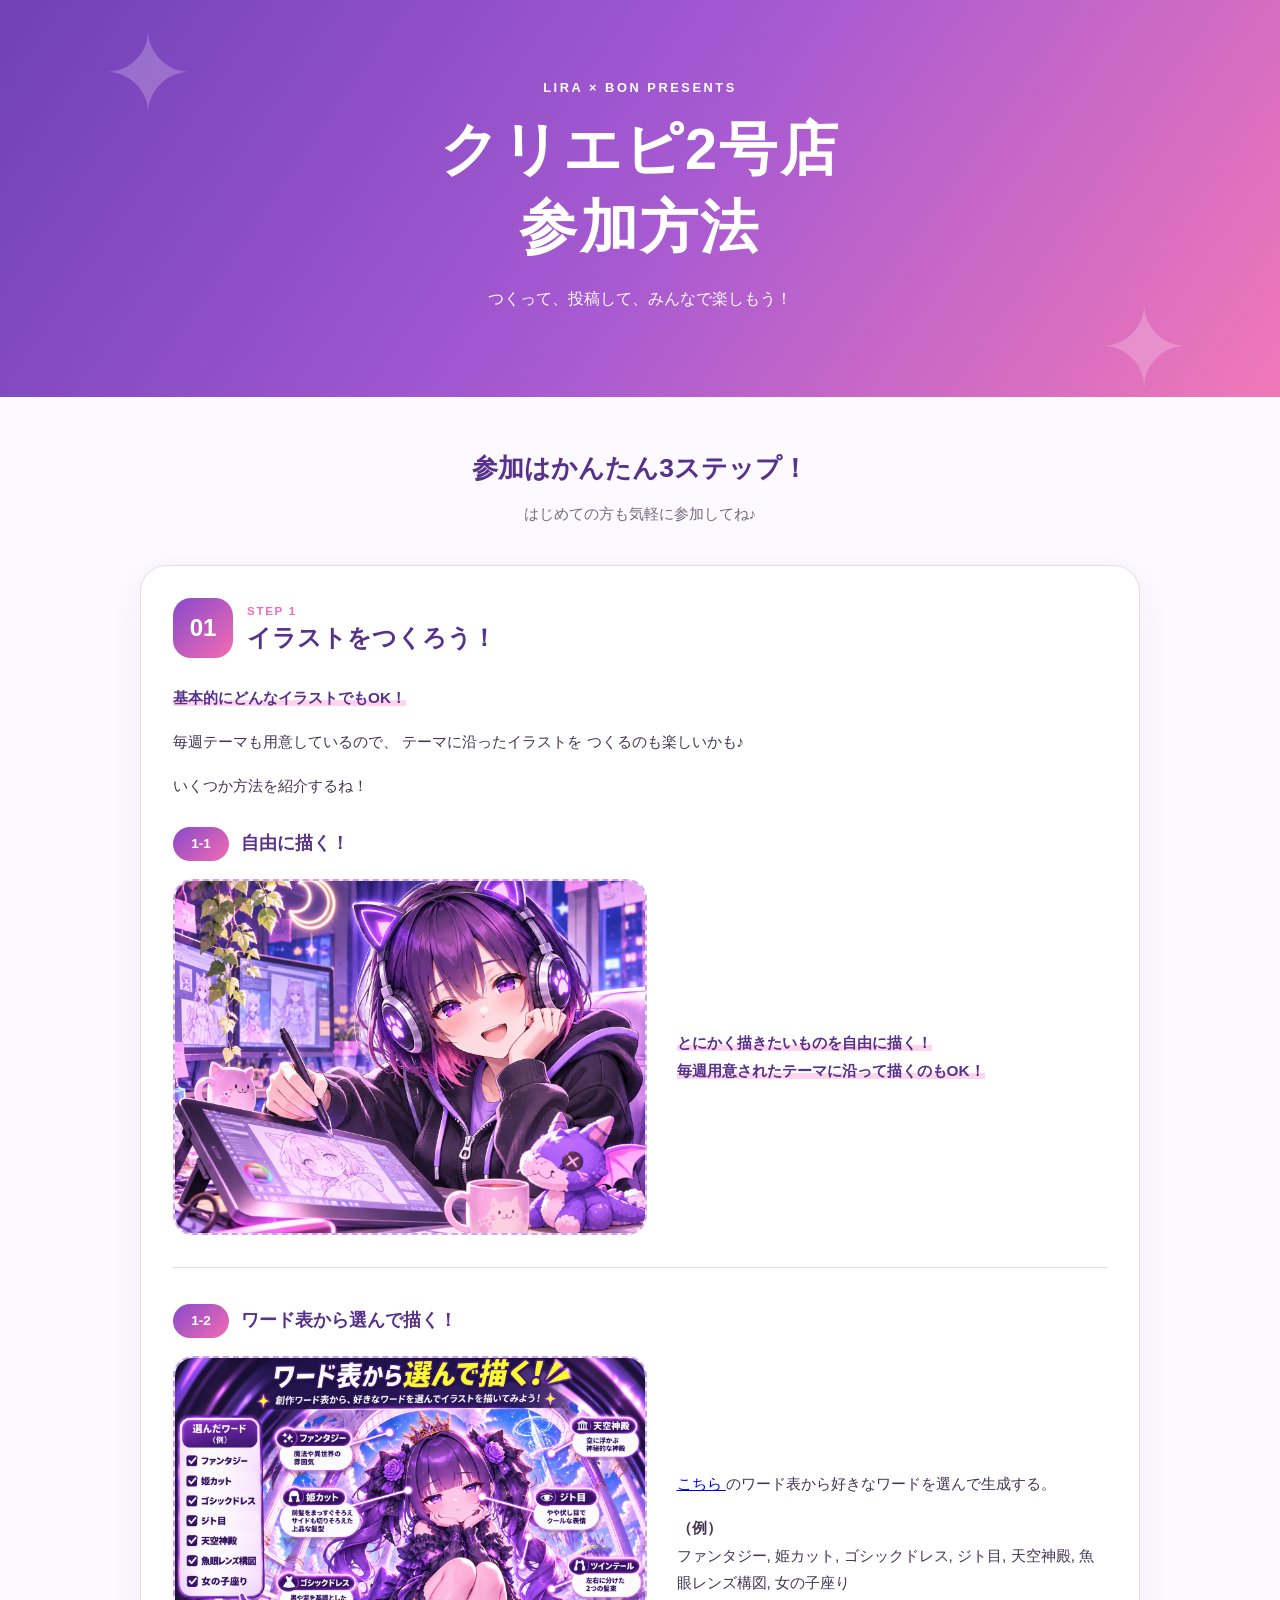
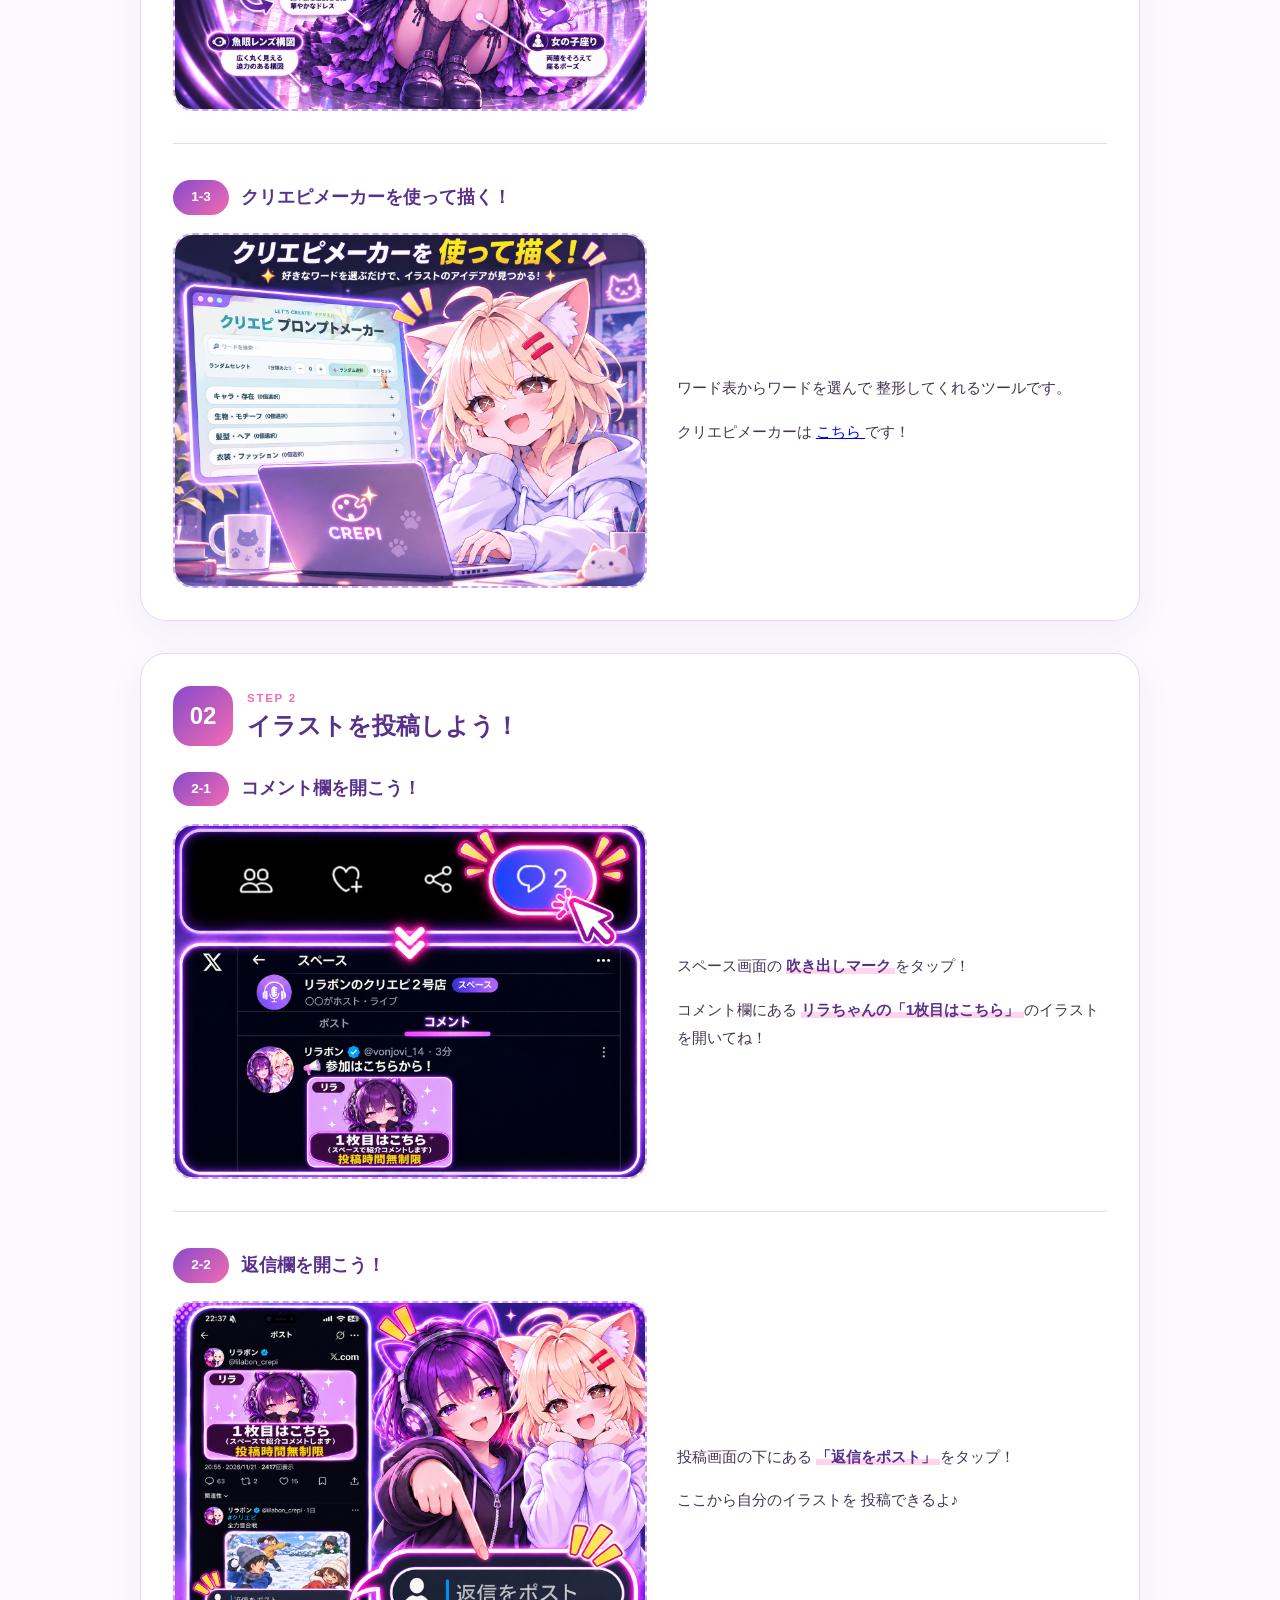
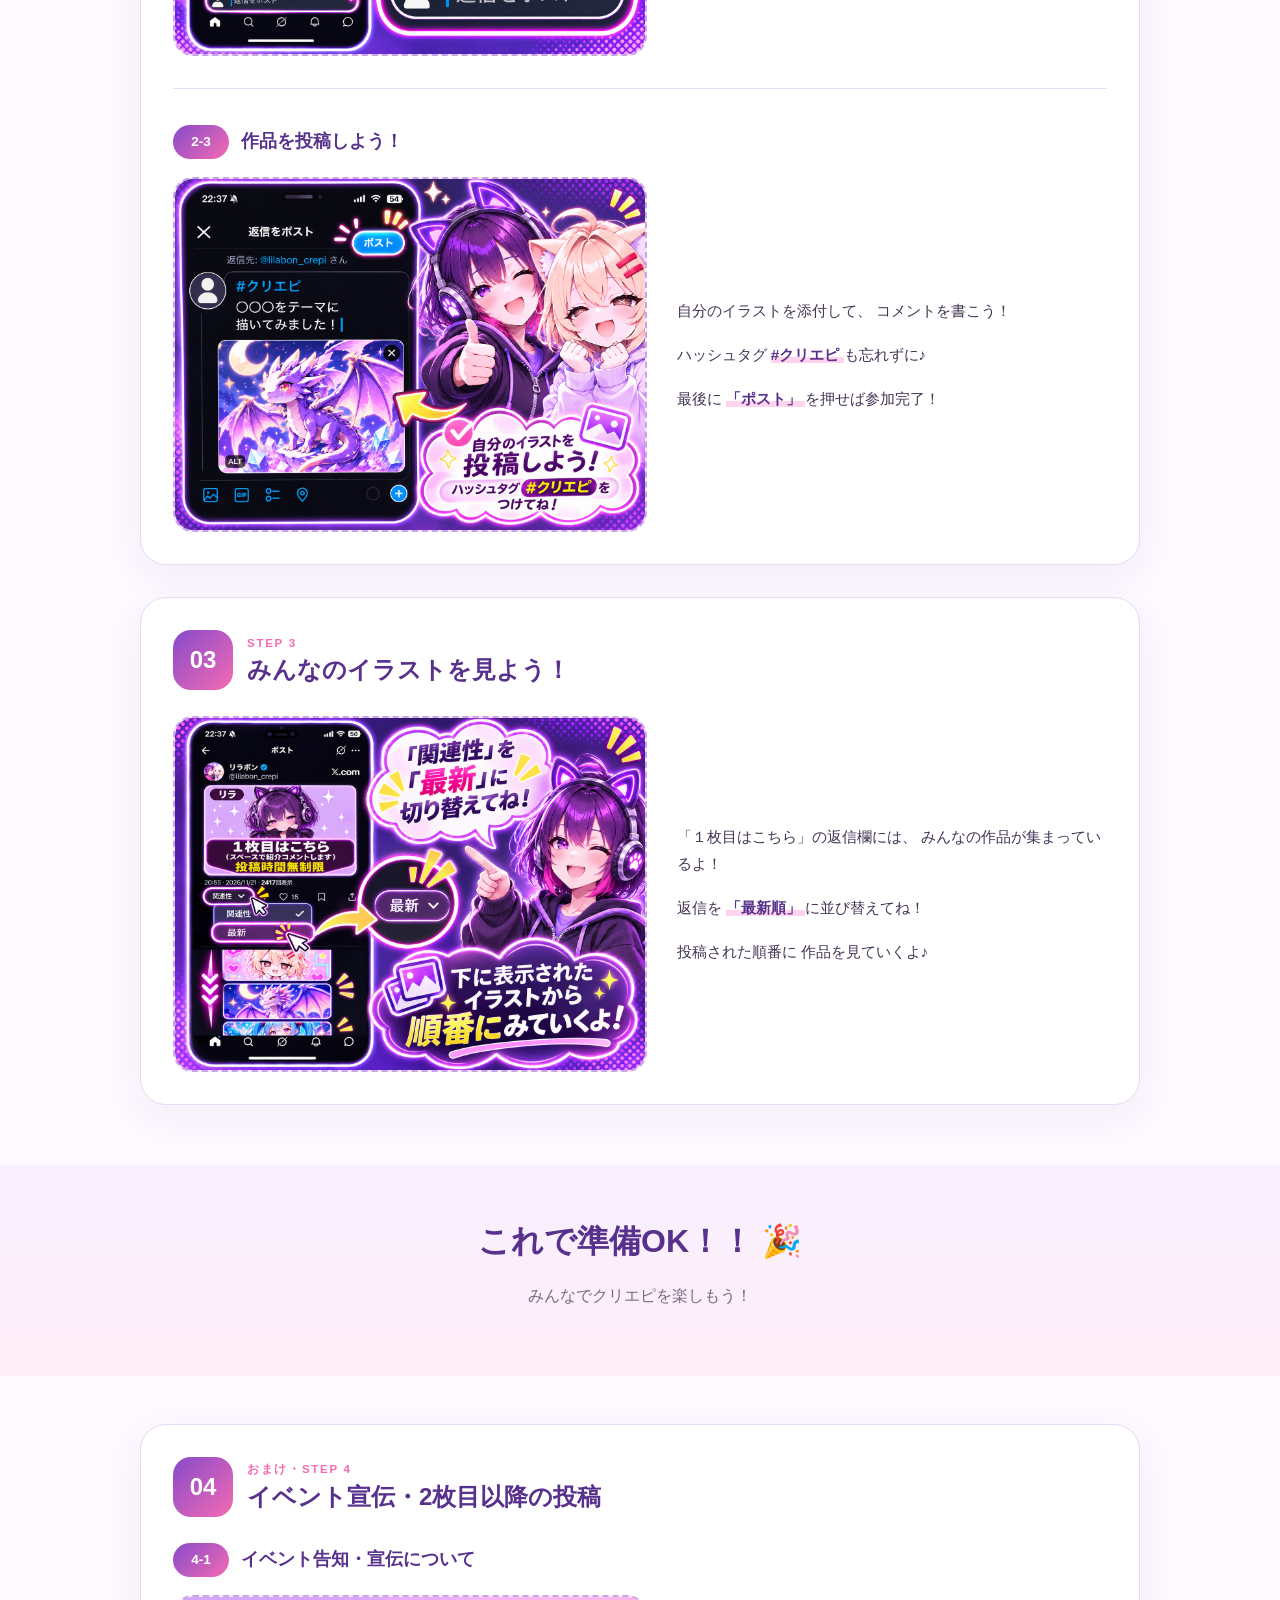
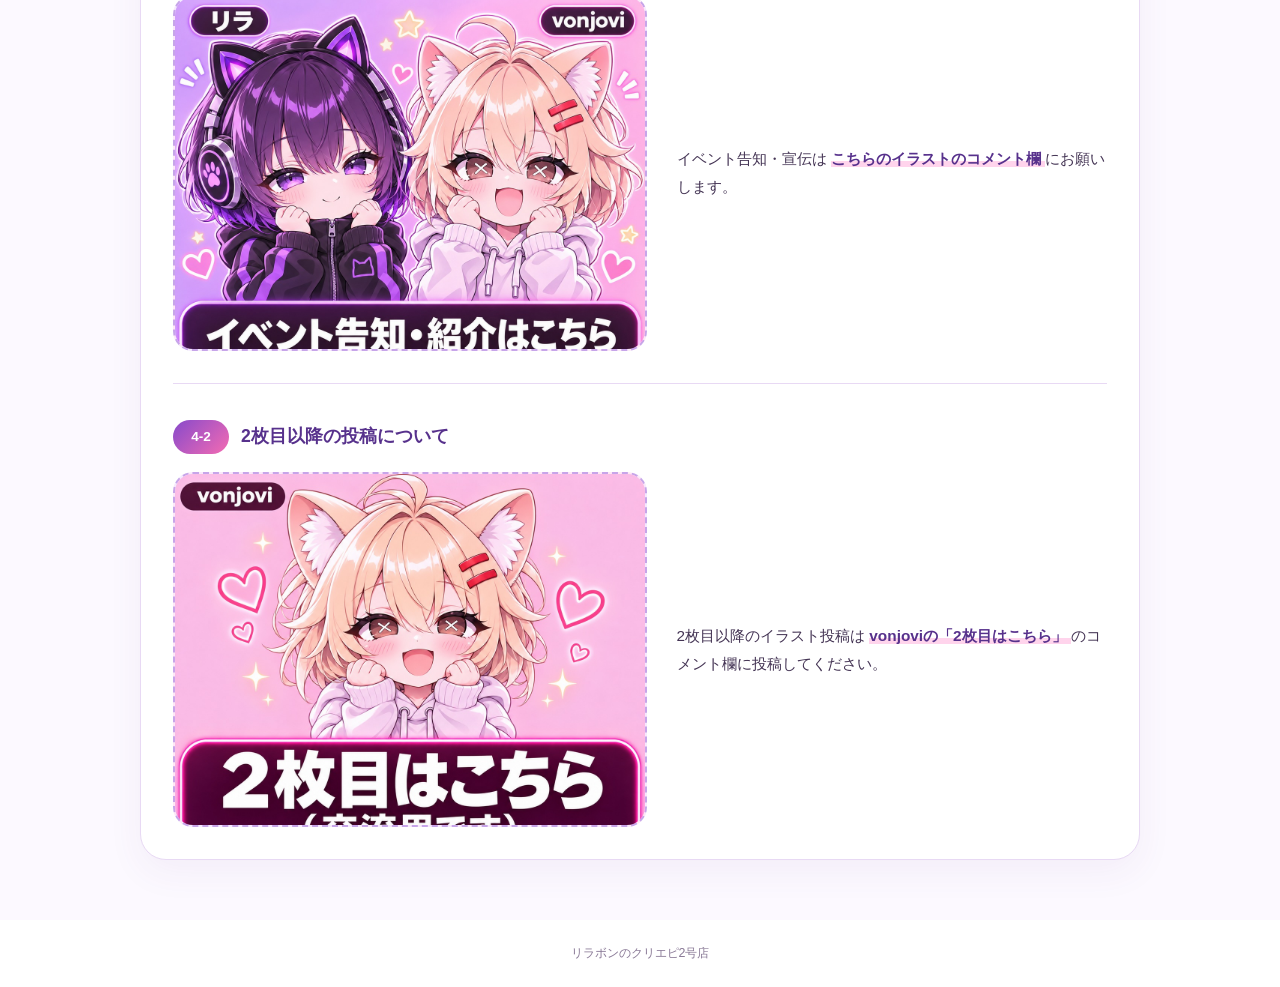
==== commit eaa6f0d0: "Add files via upload" ====
--- a/creapi/index.html
+++ b/creapi/index.html
@@ -224,7 +224,7 @@
                 <p>
                   コメント欄にある
                   <span class="highlight">
-                    「参加はこちらから！」
+                    リラちゃんの「1枚目はこちら」
                   </span>
                   のイラストを開いてね！
                 </p>
@@ -342,7 +342,7 @@
 
           <div class="explanation">
             <p>
-              「参加はこちらから！」の返信欄には、
+              「１枚目はこちら」の返信欄には、
               みんなの作品が集まっているよ！
             </p>
             <p>
@@ -364,11 +364,108 @@
     </div>
   </main>
 
-  <!-- FINISH -->
+  <!-- =====================
+       FINISH
+  ====================== -->
   <section class="finish">
-    <h2>これで準備OK！ 🎉</h2>
+    <h2>これで準備OK！！ 🎉</h2>
     <p>みんなでクリエピを楽しもう！</p>
   </section>
+
+  <!-- =====================
+       STEP 4（おまけ）
+  ====================== -->
+  <main class="container">
+
+    <div class="steps" style="padding-top: 48px;">
+
+      <section class="step" id="step4">
+
+        <div class="step-heading">
+          <div class="step-number">04</div>
+          <div>
+            <small>おまけ・STEP 4</small>
+            <h2>イベント宣伝・2枚目以降の投稿</h2>
+          </div>
+        </div>
+
+        <div class="step2-list">
+
+          <!-- STEP 4-1 -->
+          <div class="step2-item">
+
+            <div class="step2-subheading">
+              <span class="step2-label">4-1</span>
+              <h3>イベント告知・宣伝について</h3>
+            </div>
+
+            <div class="step-content">
+
+              <div class="illustration">
+                <img
+                  src="images/event.jpg"
+                  alt="イベント告知・宣伝はこちら"
+                  onerror="this.hidden=true">
+                <span class="image-placeholder">
+                  📢<br>
+                  ここにイラストを貼る<br>
+                  STEP 4-1
+                </span>
+              </div>
+
+              <div class="explanation">
+                <p>
+                  イベント告知・宣伝は
+                  <span class="highlight">
+                    こちらのイラストのコメント欄
+                  </span>
+                  にお願いします。
+                </p>
+              </div>
+
+            </div>
+          </div>
+
+          <!-- STEP 4-2 -->
+          <div class="step2-item">
+
+            <div class="step2-subheading">
+              <span class="step2-label">4-2</span>
+              <h3>2枚目以降の投稿について</h3>
+            </div>
+
+            <div class="step-content">
+
+              <div class="illustration">
+                <img
+                  src="images/2maime.jpg"
+                  alt="2枚目はこちら"
+                  onerror="this.hidden=true">
+                <span class="image-placeholder">
+                  🖼️<br>
+                  ここにイラストを貼る<br>
+                  STEP 4-2
+                </span>
+              </div>
+
+              <div class="explanation">
+                <p>
+                  2枚目以降のイラスト投稿は
+                  <span class="highlight">
+                    vonjoviの「2枚目はこちら」
+                  </span>
+                  のコメント欄に投稿してください。
+                </p>
+              </div>
+
+            </div>
+          </div>
+
+        </div>
+      </section>
+
+    </div>
+  </main>
 
   <footer>
     リラボンのクリエピ2号店
